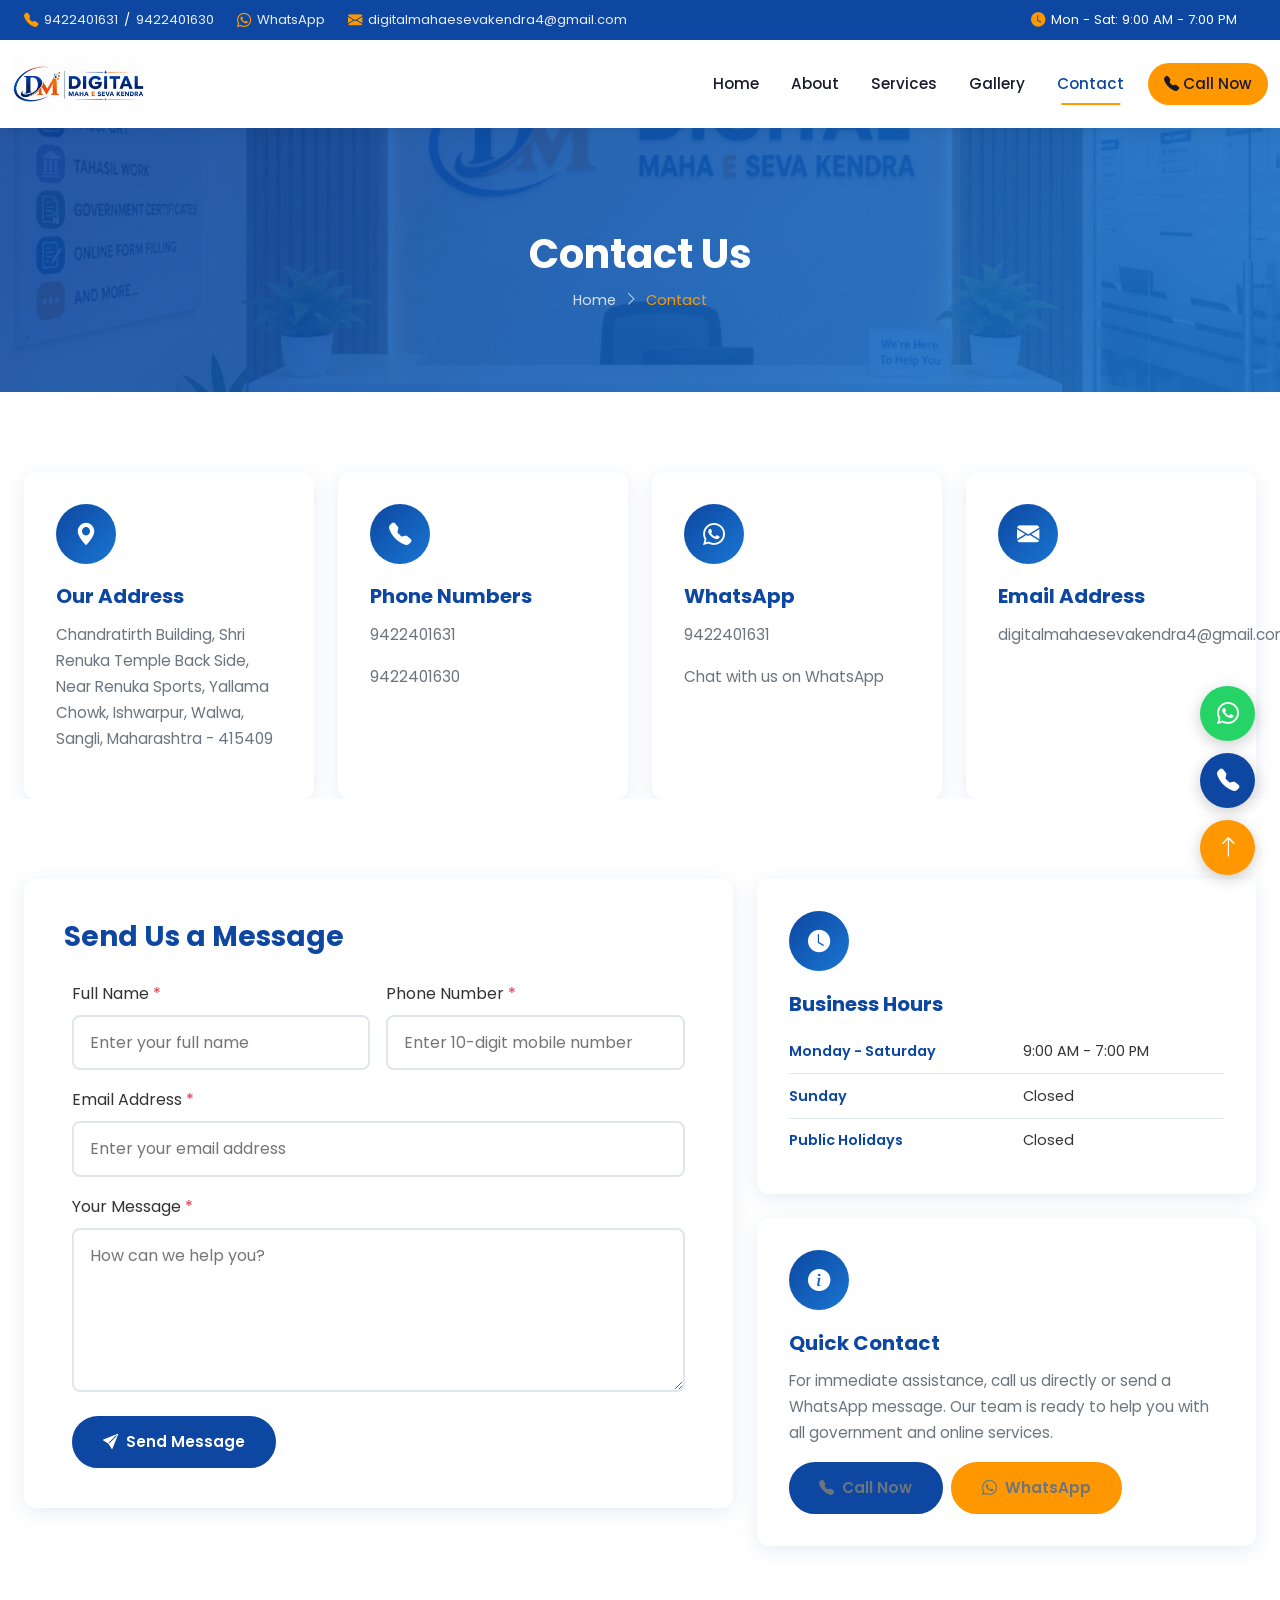
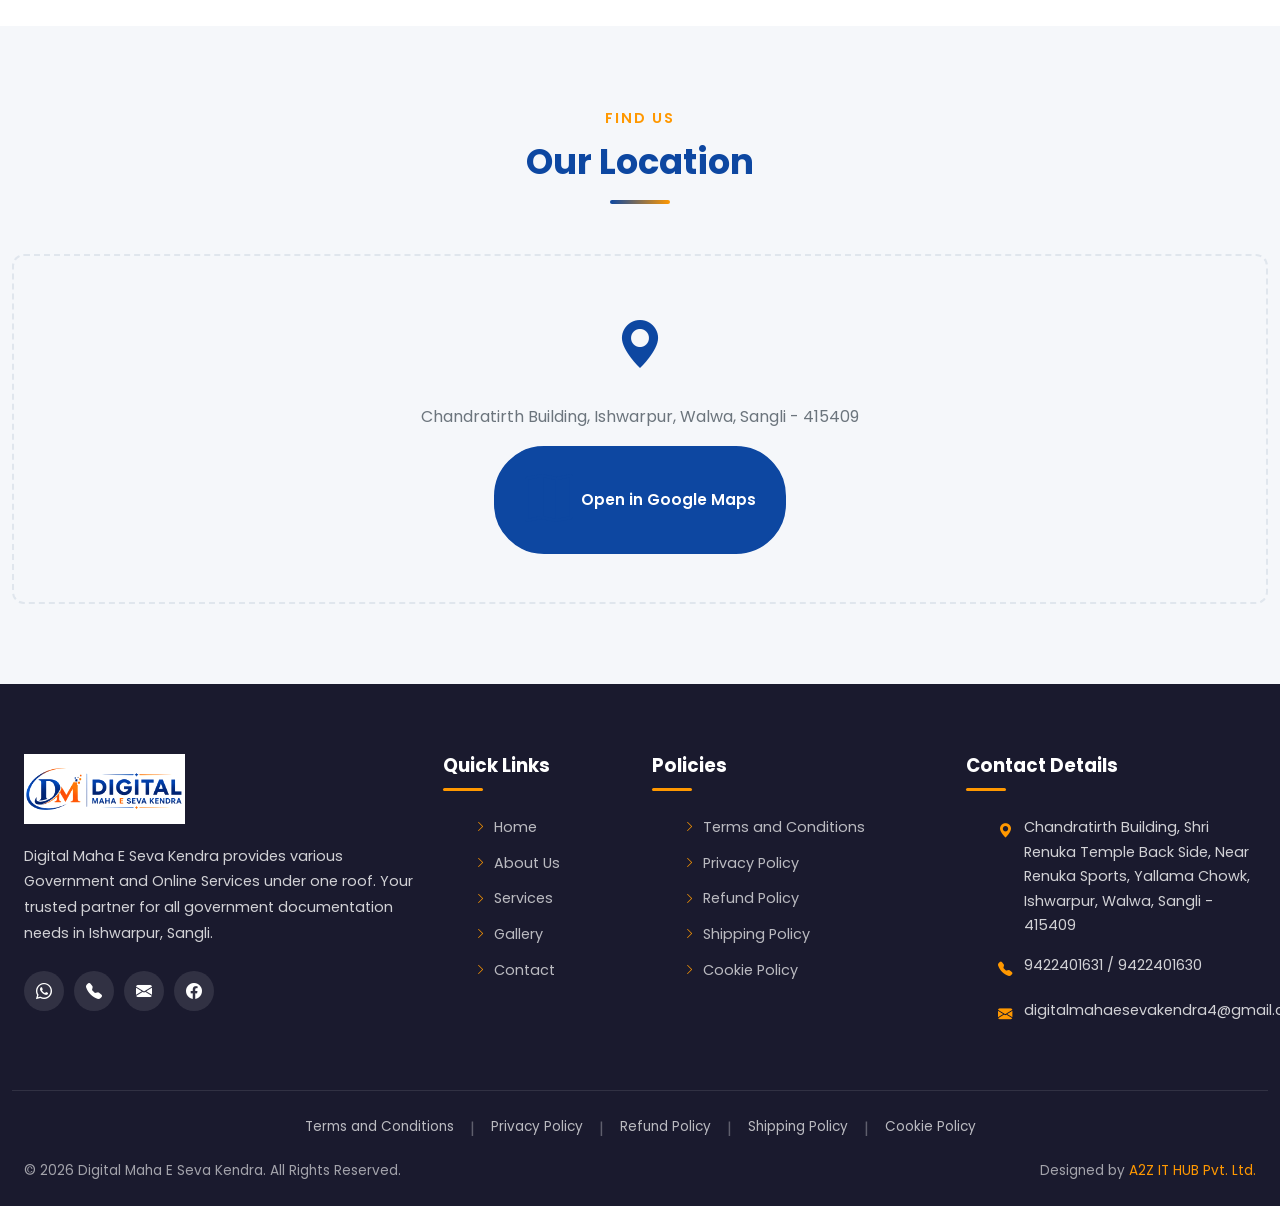
==== contact.html @ 893358b2 "Add files via upload" ====
﻿<!DOCTYPE html>
<html lang="en">
<head>
  <meta charset="UTF-8">
  <meta name="viewport" content="width=device-width, initial-scale=1.0">
  <meta http-equiv="X-UA-Compatible" content="IE=edge">

  <title>Contact Us | Digital Maha E Seva Kendra | Ishwarpur, Sangli</title>
  <meta name="description" content="Contact Digital Maha E Seva Kendra in Ishwarpur, Sangli. Call 9422401631, WhatsApp, or visit our office for all government and online services.">
  <meta name="keywords" content="Contact Digital Maha E Seva Kendra, Ishwarpur, Sangli, Government Services, Phone Number">
  <meta name="robots" content="index, follow">
  <link rel="canonical" href="contact.html">

  <meta property="og:title" content="Contact Us | Digital Maha E Seva Kendra">
  <meta property="og:description" content="Get in touch with us for all government and online services.">
  <meta property="og:type" content="website">
  <meta property="og:image" content="images/logo.png">

  <link rel="icon" type="image/png" href="images/favicon.png">
  <link rel="preconnect" href="https://fonts.googleapis.com">
  <link rel="preconnect" href="https://fonts.gstatic.com" crossorigin>
  <link href="https://fonts.googleapis.com/css2?family=Poppins:wght@300;400;500;600;700&display=swap" rel="stylesheet">
  <link href="https://cdn.jsdelivr.net/npm/bootstrap@5.3.3/dist/css/bootstrap.min.css" rel="stylesheet">
  <link href="https://cdn.jsdelivr.net/npm/bootstrap-icons@1.11.3/font/bootstrap-icons.min.css" rel="stylesheet">
  <link href="https://cdn.jsdelivr.net/npm/aos@2.3.4/dist/aos.css" rel="stylesheet">
  <link rel="stylesheet" href="css/style.css">
  <link rel="stylesheet" href="css/responsive.css">
</head>
<body>

  <div id="page-loader">
    <div class="loader-spinner"></div>
    <p class="loader-text">Loading...</p>
  </div>

  <!-- Top Bar -->
  <div class="top-bar">
    <div class="container">
      <div class="row align-items-center">
        <div class="col-lg-8">
          <span class="top-bar-item"><i class="bi bi-telephone-fill"></i> <a href="tel:9422401631">9422401631</a> / <a href="tel:9422401630">9422401630</a></span>
          <span class="top-bar-item"><i class="bi bi-whatsapp"></i> <a href="https://wa.me/919422401631" target="_blank" rel="noopener">WhatsApp</a></span>
          <span class="top-bar-item"><i class="bi bi-envelope-fill"></i> <a href="mailto:digitalmahaesevakendra4@gmail.com">digitalmahaesevakendra4@gmail.com</a></span>
        </div>
        <div class="col-lg-4 text-lg-end d-none d-lg-block">
          <span class="top-bar-item"><i class="bi bi-clock-fill"></i> Mon - Sat: 9:00 AM - 7:00 PM</span>
        </div>
      </div>
    </div>
  </div>

  <!-- Header -->
  <header class="main-header">
    <nav class="navbar navbar-expand-lg">
      <div class="container">
        <a class="navbar-brand" href="index.html"><img src="images/logo.png" alt="Digital Maha E Seva Kendra Logo"></a>
        <button class="navbar-toggler" type="button" data-bs-toggle="collapse" data-bs-target="#mainNav" aria-controls="mainNav" aria-expanded="false" aria-label="Toggle navigation">
          <span class="navbar-toggler-icon"></span>
        </button>
        <div class="collapse navbar-collapse" id="mainNav">
          <ul class="navbar-nav ms-auto align-items-lg-center">
            <li class="nav-item"><a class="nav-link" href="index.html">Home</a></li>
            <li class="nav-item"><a class="nav-link" href="about.html">About</a></li>
            <li class="nav-item"><a class="nav-link" href="services.html">Services</a></li>
            <li class="nav-item"><a class="nav-link" href="gallery.html">Gallery</a></li>
            <li class="nav-item"><a class="nav-link active" href="contact.html">Contact</a></li>
            <li class="nav-item"><a class="nav-link btn-nav-cta" href="tel:9422401631"><i class="bi bi-telephone-fill"></i> Call Now</a></li>
          </ul>
        </div>
      </div>
    </nav>
  </header>

  <!-- Page Banner -->
  <section class="page-banner">
    <div class="container text-center">
      <h1 data-aos="fade-up">Contact Us</h1>
      <nav class="breadcrumb-custom justify-content-center" data-aos="fade-up" data-aos-delay="100" aria-label="Breadcrumb">
        <a href="index.html">Home</a>
        <i class="bi bi-chevron-right"></i>
        <span class="active">Contact</span>
      </nav>
    </div>
  </section>

  <!-- Contact Info Cards -->
  <section class="section-padding pb-0">
    <div class="container">
      <div class="row g-4 contact-info-grid">
        <div class="col-md-6 col-lg-3" data-aos="fade-up" data-aos-delay="50">
          <div class="contact-info-card">
            <div class="icon-box"><i class="bi bi-geo-alt-fill"></i></div>
            <h5>Our Address</h5>
            <p>Chandratirth Building, Shri Renuka Temple Back Side, Near Renuka Sports, Yallama Chowk, Ishwarpur, Walwa, Sangli, Maharashtra - 415409</p>
          </div>
        </div>
        <div class="col-md-6 col-lg-3" data-aos="fade-up" data-aos-delay="100">
          <div class="contact-info-card">
            <div class="icon-box"><i class="bi bi-telephone-fill"></i></div>
            <h5>Phone Numbers</h5>
            <p><a href="tel:9422401631">9422401631</a></p>
            <p><a href="tel:9422401630">9422401630</a></p>
          </div>
        </div>
        <div class="col-md-6 col-lg-3" data-aos="fade-up" data-aos-delay="150">
          <div class="contact-info-card">
            <div class="icon-box"><i class="bi bi-whatsapp"></i></div>
            <h5>WhatsApp</h5>
            <p><a href="https://wa.me/919422401631" target="_blank" rel="noopener">9422401631</a></p>
            <p>Chat with us on WhatsApp</p>
          </div>
        </div>
        <div class="col-md-6 col-lg-3" data-aos="fade-up" data-aos-delay="200">
          <div class="contact-info-card">
            <div class="icon-box"><i class="bi bi-envelope-fill"></i></div>
            <h5>Email Address</h5>
            <p><a href="mailto:digitalmahaesevakendra4@gmail.com">digitalmahaesevakendra4@gmail.com</a></p>
          </div>
        </div>
      </div>
    </div>
  </section>

  <!-- Contact Form -->
  <section class="section-padding contact-form-section">
    <div class="container">
      <div class="row g-4 align-items-start">
        <!-- Contact Form -->
        <div class="col-lg-7">
          <div class="contact-form-wrapper" data-aos="fade-up">
            <h3>Send Us a Message</h3>
            <div id="formSuccess" class="alert alert-success d-none" role="alert">
              <i class="bi bi-check-circle-fill"></i> Thank you! Your message has been sent successfully. We will get back to you soon.
            </div>
            <form id="contactForm" novalidate>
              <div class="row g-3">
                <div class="col-md-6">
                  <label for="contactName" class="form-label">Full Name <span class="text-danger">*</span></label>
                  <input type="text" class="form-control-custom" id="contactName" name="name" placeholder="Enter your full name" required>
                  <div class="invalid-feedback">Please enter your full name (min 2 characters).</div>
                </div>
                <div class="col-md-6">
                  <label for="contactPhone" class="form-label">Phone Number <span class="text-danger">*</span></label>
                  <input type="tel" class="form-control-custom" id="contactPhone" name="phone" placeholder="Enter 10-digit mobile number" required>
                  <div class="invalid-feedback">Please enter a valid 10-digit Indian mobile number.</div>
                </div>
                <div class="col-12">
                  <label for="contactEmail" class="form-label">Email Address <span class="text-danger">*</span></label>
                  <input type="email" class="form-control-custom" id="contactEmail" name="email" placeholder="Enter your email address" required>
                  <div class="invalid-feedback">Please enter a valid email address.</div>
                </div>
                <div class="col-12">
                  <label for="contactMessage" class="form-label">Your Message <span class="text-danger">*</span></label>
                  <textarea class="form-control-custom" id="contactMessage" name="message" rows="5" placeholder="How can we help you?" required></textarea>
                  <div class="invalid-feedback">Please enter a message (min 10 characters).</div>
                </div>
                <div class="col-12">
                  <button type="submit" class="btn-primary-custom">
                    <i class="bi bi-send-fill"></i> Send Message
                  </button>
                </div>
              </div>
            </form>
          </div>
        </div>

        <!-- Business Hours & Info -->
        <div class="col-lg-5 contact-sidebar">
          <div class="contact-info-card mb-4" data-aos="fade-up" data-aos-delay="100">
            <div class="icon-box"><i class="bi bi-clock-fill"></i></div>
            <h5>Business Hours</h5>
            <table class="hours-table">
              <tr>
                <td>Monday - Saturday</td>
                <td>9:00 AM - 7:00 PM</td>
              </tr>
              <tr>
                <td>Sunday</td>
                <td>Closed</td>
              </tr>
              <tr>
                <td>Public Holidays</td>
                <td>Closed</td>
              </tr>
            </table>
          </div>
          <div class="contact-info-card" data-aos="fade-up" data-aos-delay="150">
            <div class="icon-box"><i class="bi bi-info-circle-fill"></i></div>
            <h5>Quick Contact</h5>
            <p>For immediate assistance, call us directly or send a WhatsApp message. Our team is ready to help you with all government and online services.</p>
            <div class="d-flex flex-wrap gap-2 mt-3">
              <a href="tel:9422401631" class="btn-primary-custom">
                <i class="bi bi-telephone-fill"></i> Call Now
              </a>
              <a href="https://wa.me/919422401631" target="_blank" rel="noopener" class="btn-accent-custom">
                <i class="bi bi-whatsapp"></i> WhatsApp
              </a>
            </div>
          </div>
        </div>
      </div>
    </div>
  </section>

  <!-- Google Map Placeholder -->
  <section class="section-padding section-bg-light contact-map-section">
    <div class="container">
      <div class="section-title" data-aos="fade-up">
        <span class="subtitle">Find Us</span>
        <h2>Our Location</h2>
        <div class="divider"></div>
      </div>
      <div class="map-placeholder" data-aos="fade-up">
        <i class="bi bi-geo-alt-fill"></i>
        <p>Chandratirth Building, Ishwarpur, Walwa, Sangli - 415409</p>
        <!-- Replace href="#" with your actual Google Maps link -->
        <a
          href="https://www.google.com/maps/search/?api=1&query=Chandratirth+Building,+Shri+Renuka+Temple+Back+Side,+Near+Renuka+Sports,+Yallama+Chowk,+Ishwarpur,+Walwa,+Sangli,+Maharashtra+415409"
          class="btn-primary-custom"
          target="_blank"
          rel="noopener"
        >
          <i class="bi bi-map"></i> Open in Google Maps
        </a>
      </div>
    </div>
  </section>

  <!-- Footer -->
  <footer class="main-footer">
    <div class="container">
      <div class="row g-4">
        <div class="col-lg-4 col-md-6 footer-about">
          <img src="images/logo.png" alt="Digital Maha E Seva Kendra">
          <p>Digital Maha E Seva Kendra provides various Government and Online Services under one roof. Your trusted partner for all government documentation needs in Ishwarpur, Sangli.</p>
          <div class="footer-social">
            <a href="https://wa.me/919422401631" target="_blank" rel="noopener" aria-label="WhatsApp"><i class="bi bi-whatsapp"></i></a>
            <a href="tel:9422401631" aria-label="Call"><i class="bi bi-telephone-fill"></i></a>
            <a href="mailto:digitalmahaesevakendra4@gmail.com" aria-label="Email"><i class="bi bi-envelope-fill"></i></a>
            <a href="#" aria-label="Facebook"><i class="bi bi-facebook"></i></a>
          </div>
        </div>
        <div class="col-lg-2 col-md-6 footer-widget">
          <h5 class="footer-title">Quick Links</h5>
          <ul class="footer-links">
            <li><a href="index.html"><i class="bi bi-chevron-right"></i> Home</a></li>
            <li><a href="about.html"><i class="bi bi-chevron-right"></i> About Us</a></li>
            <li><a href="services.html"><i class="bi bi-chevron-right"></i> Services</a></li>
            <li><a href="gallery.html"><i class="bi bi-chevron-right"></i> Gallery</a></li>
            <li><a href="contact.html"><i class="bi bi-chevron-right"></i> Contact</a></li>
          </ul>
        </div>
        <div class="col-lg-3 col-md-6 footer-widget">
          <h5 class="footer-title">Policies</h5>
          <ul class="footer-links">
            <li><a href="terms-and-conditions.html"><i class="bi bi-chevron-right"></i> Terms and Conditions</a></li>
            <li><a href="privacy-policy.html"><i class="bi bi-chevron-right"></i> Privacy Policy</a></li>
            <li><a href="refund-policy.html"><i class="bi bi-chevron-right"></i> Refund Policy</a></li>
            <li><a href="shipping-policy.html"><i class="bi bi-chevron-right"></i> Shipping Policy</a></li>
            <li><a href="cookie-policy.html"><i class="bi bi-chevron-right"></i> Cookie Policy</a></li>
          </ul>
        </div>
        <div class="col-lg-3 col-md-6 footer-widget">
          <h5 class="footer-title">Contact Details</h5>
          <ul class="footer-contact">
            <li><i class="bi bi-geo-alt-fill"></i><span>Chandratirth Building, Shri Renuka Temple Back Side, Near Renuka Sports, Yallama Chowk, Ishwarpur, Walwa, Sangli - 415409</span></li>
            <li><i class="bi bi-telephone-fill"></i><span><a href="tel:9422401631">9422401631</a> / <a href="tel:9422401630">9422401630</a></span></li>
            <li><i class="bi bi-envelope-fill"></i><span><a href="mailto:digitalmahaesevakendra4@gmail.com">digitalmahaesevakendra4@gmail.com</a></span></li>
          </ul>
        </div>
      </div>
      <div class="footer-bottom">
        
        <div class="footer-policies">
          <a href="terms-and-conditions.html">Terms and Conditions</a>
          <span class="sep">|</span>
          <a href="privacy-policy.html">Privacy Policy</a>
          <span class="sep">|</span>
          <a href="refund-policy.html">Refund Policy</a>
          <span class="sep">|</span>
          <a href="shipping-policy.html">Shipping Policy</a>
          <span class="sep">|</span>
          <a href="cookie-policy.html">Cookie Policy</a>
        </div>
        <div class="row align-items-center">
          <div class="col-md-6 text-center text-md-start"><p>&copy; 2026 Digital Maha E Seva Kendra. All Rights Reserved.</p></div>
          <div class="col-md-6 text-center text-md-end"><p>Designed by <a href="#" target="_blank" rel="noopener">A2Z IT HUB Pvt. Ltd.</a></p></div>
        </div>
      </div>
    </div>
  </footer>

  <div class="floating-buttons">
    <a href="https://wa.me/919422401631" class="floating-btn whatsapp" target="_blank" rel="noopener" aria-label="WhatsApp"><i class="bi bi-whatsapp"></i></a>
    <a href="tel:9422401631" class="floating-btn call" aria-label="Call"><i class="bi bi-telephone-fill"></i></a>
    <button class="floating-btn scroll-top" id="scrollToTop" aria-label="Scroll to top"><i class="bi bi-arrow-up"></i></button>
  </div>

  <script src="https://cdn.jsdelivr.net/npm/bootstrap@5.3.3/dist/js/bootstrap.bundle.min.js"></script>
  <script src="https://cdn.jsdelivr.net/npm/aos@2.3.4/dist/aos.js"></script>
  <script src="js/script.js"></script>
</body>
</html>
---- css/style.css ----
/* ============================================================
   Digital Maha E Seva Kendra - Main Stylesheet
   ============================================================ */

/* ---------- CSS Variables ---------- */
:root {
  --primary: #0D47A1;
  --primary-dark: #0a3a85;
  --secondary: #1976D2;
  --accent: #FF9800;
  --accent-dark: #e68900;
  --white: #ffffff;
  --light-gray: #f5f7fa;
  --gray: #6c757d;
  --dark: #1a1a2e;
  --text: #333333;
  --border: #e0e6ed;
  --shadow: 0 4px 20px rgba(13, 71, 161, 0.1);
  --shadow-hover: 0 8px 30px rgba(13, 71, 161, 0.18);
  --radius: 12px;
  --radius-sm: 8px;
  --transition: all 0.3s ease;
  --font-primary: 'Poppins', sans-serif;
  --topbar-height: 42px;
  --navbar-height: 80px;
}

/* ---------- Reset & Base ---------- */
*,
*::before,
*::after {
  box-sizing: border-box;
  margin: 0;
  padding: 0;
}

html {
  scroll-behavior: smooth;
  scroll-padding-top: calc(var(--topbar-height) + var(--navbar-height));
}

body {
  font-family: var(--font-primary);
  font-size: 16px;
  line-height: 1.7;
  color: var(--text);
  background-color: var(--white);
  overflow-x: hidden;
  width: 100%;
  max-width: 100vw;
}

.container,
.container-fluid {
  max-width: 100%;
}

img {
  max-width: 100%;
  height: auto;
  display: block;
}

a {
  text-decoration: none;
  color: inherit;
  transition: var(--transition);
}

ul {
  list-style: none;
}

h1, h2, h3, h4, h5, h6 {
  font-weight: 700;
  line-height: 1.3;
  color: var(--dark);
}

p {
  margin-bottom: 1rem;
}

/* ---------- Loading Screen ---------- */
#page-loader {
  position: fixed;
  inset: 0;
  background: var(--white);
  z-index: 99999;
  display: flex;
  align-items: center;
  justify-content: center;
  flex-direction: column;
  gap: 1.5rem;
  transition: opacity 0.5s ease, visibility 0.5s ease;
}

#page-loader.hidden {
  opacity: 0;
  visibility: hidden;
  pointer-events: none;
}

.loader-spinner {
  width: 50px;
  height: 50px;
  border: 4px solid var(--light-gray);
  border-top-color: var(--primary);
  border-radius: 50%;
  animation: spin 0.8s linear infinite;
}

.loader-text {
  font-size: 0.9rem;
  color: var(--primary);
  font-weight: 500;
  letter-spacing: 1px;
}

@keyframes spin {
  to { transform: rotate(360deg); }
}

/* ---------- Top Bar ---------- */
.top-bar {
  background: var(--primary);
  color: var(--white);
  font-size: 0.82rem;
  padding: 8px 0;
  position: relative;
  z-index: 1031;
}

.top-bar a {
  color: rgba(255, 255, 255, 0.9);
}

.top-bar a:hover {
  color: var(--accent);
}

.top-bar-item {
  display: inline-flex;
  align-items: center;
  gap: 6px;
  margin-right: 1.2rem;
  flex-wrap: wrap;
}

.top-bar-item i {
  color: var(--accent);
  font-size: 0.9rem;
}

/* ---------- Sticky Header / Navbar ---------- */
.main-header {
  position: sticky;
  top: 0;
  z-index: 1030;
  background: var(--white);
  box-shadow: 0 2px 15px rgba(0, 0, 0, 0.08);
  transition: var(--transition);
}

.main-header.scrolled {
  box-shadow: 0 4px 25px rgba(13, 71, 161, 0.15);
}

.navbar {
  padding: 0.6rem 0;
}

.navbar-brand img {
  height: 58px;
  width: auto;
  object-fit: contain;
}

.navbar-nav .nav-link {
  font-weight: 500;
  font-size: 0.95rem;
  color: var(--dark) !important;
  padding: 0.5rem 1rem !important;
  position: relative;
}

.navbar-nav .nav-link::after {
  content: '';
  position: absolute;
  bottom: 0;
  left: 50%;
  width: 0;
  height: 2px;
  background: var(--accent);
  transition: var(--transition);
  transform: translateX(-50%);
}

.navbar-nav .nav-link:hover::after,
.navbar-nav .nav-link.active::after {
  width: 60%;
}

.navbar-nav .nav-link:hover,
.navbar-nav .nav-link.active {
  color: var(--primary) !important;
}

.navbar-toggler {
  border: none;
  padding: 0.4rem;
}

.navbar-toggler:focus {
  box-shadow: none;
}

.navbar-toggler-icon {
  background-image: url("data:image/svg+xml,%3csvg xmlns='http://www.w3.org/2000/svg' viewBox='0 0 30 30'%3e%3cpath stroke='%230D47A1' stroke-linecap='round' stroke-miterlimit='10' stroke-width='2' d='M4 7h22M4 15h22M4 23h22'/%3e%3c/svg%3e");
}

.btn-nav-cta {
  background: var(--accent);
  color: var(--white) !important;
  border-radius: 50px;
  padding: 0.5rem 1.4rem !important;
  font-weight: 600;
  margin-left: 0.5rem;
}

.btn-nav-cta:hover {
  background: var(--accent-dark);
  color: var(--white) !important;
  transform: translateY(-2px);
}

.btn-nav-cta::after {
  display: none !important;
}

/* ---------- Buttons ---------- */
.btn-primary-custom {
  background: var(--primary);
  color: var(--white);
  border: 2px solid var(--primary);
  padding: 0.7rem 1.8rem;
  border-radius: 50px;
  font-weight: 600;
  font-size: 0.95rem;
  display: inline-flex;
  align-items: center;
  gap: 8px;
  transition: var(--transition);
}

.btn-primary-custom:hover {
  background: var(--primary-dark);
  border-color: var(--primary-dark);
  color: var(--white);
  transform: translateY(-2px);
  box-shadow: var(--shadow-hover);
}

.btn-accent-custom {
  background: var(--accent);
  color: var(--white);
  border: 2px solid var(--accent);
  padding: 0.7rem 1.8rem;
  border-radius: 50px;
  font-weight: 600;
  font-size: 0.95rem;
  display: inline-flex;
  align-items: center;
  gap: 8px;
  transition: var(--transition);
}

.btn-accent-custom:hover {
  background: var(--accent-dark);
  border-color: var(--accent-dark);
  color: var(--white);
  transform: translateY(-2px);
  box-shadow: 0 8px 25px rgba(255, 152, 0, 0.35);
}

.btn-outline-custom {
  background: transparent;
  color: var(--white);
  border: 2px solid var(--white);
  padding: 0.7rem 1.8rem;
  border-radius: 50px;
  font-weight: 600;
  font-size: 0.95rem;
  display: inline-flex;
  align-items: center;
  gap: 8px;
  transition: var(--transition);
}

.btn-outline-custom:hover {
  background: var(--white);
  color: var(--primary);
  transform: translateY(-2px);
}

.btn-outline-primary-custom {
  background: transparent;
  color: var(--primary);
  border: 2px solid var(--primary);
  padding: 0.7rem 1.8rem;
  border-radius: 50px;
  font-weight: 600;
  font-size: 0.95rem;
  display: inline-flex;
  align-items: center;
  gap: 8px;
  transition: var(--transition);
}

.btn-outline-primary-custom:hover {
  background: var(--primary);
  color: var(--white);
  transform: translateY(-2px);
}

section {
  overflow: hidden;
  position: relative;
}

.row {
  margin-left: 0;
  margin-right: 0;
}

.row > [class*="col-"] {
  min-width: 0;
}

/* ---------- Section Utilities ---------- */
.section-padding {
  padding: 80px 0;
}

.section-bg-light {
  background-color: var(--light-gray);
}

.section-title {
  text-align: center;
  margin-bottom: 50px;
}

.section-title .subtitle {
  color: var(--accent);
  font-weight: 600;
  font-size: 0.9rem;
  text-transform: uppercase;
  letter-spacing: 2px;
  display: block;
  margin-bottom: 0.5rem;
}

.section-title h2 {
  font-size: 2.2rem;
  color: var(--primary);
  margin-bottom: 1rem;
}

.section-title .divider {
  width: 60px;
  height: 4px;
  background: linear-gradient(90deg, var(--primary), var(--accent));
  margin: 0 auto;
  border-radius: 2px;
}

.section-title p {
  max-width: 600px;
  margin: 1rem auto 0;
  color: var(--gray);
}

/* ---------- Page Banner ---------- */
.page-banner {
  background: linear-gradient(135deg, var(--primary) 0%, var(--secondary) 100%);
  padding: 100px 0 80px;
  position: relative;
  overflow: hidden;
}

.page-banner::before {
  content: '';
  position: absolute;
  inset: 0;
  background: url('../images/hero.jpg') center/cover no-repeat;
  opacity: 0.12;
}

.page-banner .container {
  position: relative;
  z-index: 1;
}

.page-banner h1 {
  color: var(--white);
  font-size: 2.5rem;
  margin-bottom: 0.5rem;
}

.breadcrumb-custom {
  display: flex;
  align-items: center;
  gap: 8px;
  color: rgba(255, 255, 255, 0.8);
  font-size: 0.9rem;
}

.breadcrumb-custom a {
  color: rgba(255, 255, 255, 0.8);
}

.breadcrumb-custom a:hover {
  color: var(--accent);
}

.breadcrumb-custom .active {
  color: var(--accent);
}

/* ---------- Hero Section ---------- */
.hero-section {
  position: relative;
  min-height: 90vh;
  display: flex;
  align-items: center;
  background: linear-gradient(135deg, rgba(13, 71, 161, 0.92) 0%, rgba(25, 118, 210, 0.85) 100%),
              url('../images/hero.jpg') center/cover no-repeat;
  overflow: hidden;
}

.hero-section::before {
  content: '';
  position: absolute;
  bottom: 0;
  left: 0;
  right: 0;
  height: 120px;
  background: linear-gradient(to top, var(--white), transparent);
  z-index: 1;
}

.hero-content {
  position: relative;
  z-index: 2;
  color: var(--white);
  padding: 120px 0 80px;
}

.hero-badge {
  display: inline-block;
  background: rgba(255, 152, 0, 0.2);
  border: 1px solid var(--accent);
  color: var(--accent);
  padding: 0.4rem 1.2rem;
  border-radius: 50px;
  font-size: 0.85rem;
  font-weight: 600;
  margin-bottom: 1.5rem;
  letter-spacing: 1px;
}

.hero-content h1 {
  font-size: 3.2rem;
  color: var(--white);
  margin-bottom: 1rem;
  line-height: 1.2;
}

.hero-content .hero-tagline {
  font-size: 1.25rem;
  opacity: 0.95;
  margin-bottom: 2rem;
  font-weight: 300;
}

.hero-buttons {
  display: flex;
  flex-wrap: wrap;
  gap: 1rem;
}

.hero-stats {
  display: flex;
  gap: 2.5rem;
  margin-top: 3rem;
  padding-top: 2rem;
  border-top: 1px solid rgba(255, 255, 255, 0.2);
}

.hero-stat-item h3 {
  color: var(--accent);
  font-size: 2rem;
  margin-bottom: 0.2rem;
}

.hero-stat-item p {
  font-size: 0.85rem;
  opacity: 0.85;
  margin: 0;
}

/* ---------- Quick Features ---------- */
.features-bar {
  background: var(--white);
  margin-top: -60px;
  position: relative;
  z-index: 10;
  border-radius: var(--radius);
  box-shadow: var(--shadow-hover);
  padding: 2rem;
}

.feature-item {
  text-align: center;
  padding: 1rem;
  transition: var(--transition);
}

.feature-item:hover {
  transform: translateY(-5px);
}

.feature-icon {
  width: 65px;
  height: 65px;
  background: linear-gradient(135deg, var(--primary), var(--secondary));
  border-radius: 50%;
  display: flex;
  align-items: center;
  justify-content: center;
  margin: 0 auto 1rem;
  transition: var(--transition);
}

.feature-item:hover .feature-icon {
  background: linear-gradient(135deg, var(--accent), var(--accent-dark));
  transform: scale(1.1);
}

.feature-icon i {
  font-size: 1.5rem;
  color: var(--white);
}

.feature-item h5 {
  font-size: 1rem;
  margin-bottom: 0.3rem;
  color: var(--primary);
}

.feature-item p {
  font-size: 0.85rem;
  color: var(--gray);
  margin: 0;
}

/* ---------- About Preview ---------- */
.about-preview-img {
  border-radius: var(--radius);
  overflow: hidden;
  box-shadow: var(--shadow-hover);
  position: relative;
}

.about-preview-img img {
  width: 100%;
  height: 420px;
  object-fit: cover;
  transition: var(--transition);
}

.about-preview-img:hover img {
  transform: scale(1.05);
}

.about-preview-img .experience-badge {
  position: absolute;
  bottom: 20px;
  right: 20px;
  background: var(--accent);
  color: var(--white);
  padding: 1.5rem;
  border-radius: var(--radius);
  text-align: center;
  box-shadow: var(--shadow-hover);
  z-index: 2;
}

.about-preview-img .experience-badge h3 {
  color: var(--white);
  font-size: 2.5rem;
  line-height: 1;
}

.about-preview-img .experience-badge span {
  font-size: 0.8rem;
  font-weight: 500;
}

.about-content .subtitle {
  color: var(--accent);
  font-weight: 600;
  text-transform: uppercase;
  letter-spacing: 2px;
  font-size: 0.85rem;
}

.about-content h2 {
  font-size: 2rem;
  color: var(--primary);
  margin: 0.5rem 0 1.5rem;
}

.about-list {
  margin: 1.5rem 0;
}

.about-list li {
  display: flex;
  align-items: flex-start;
  gap: 12px;
  margin-bottom: 0.8rem;
  font-size: 0.95rem;
}

.about-list li i {
  color: var(--accent);
  font-size: 1.1rem;
  margin-top: 3px;
  flex-shrink: 0;
}

/* ---------- Service Cards ---------- */
.service-card {
  background: var(--white);
  border-radius: var(--radius);
  padding: 2rem 1.5rem;
  text-align: center;
  box-shadow: var(--shadow);
  transition: var(--transition);
  height: 100%;
  border: 1px solid transparent;
  position: relative;
  overflow: hidden;
}

.service-card::before {
  content: '';
  position: absolute;
  top: 0;
  left: 0;
  right: 0;
  height: 4px;
  background: linear-gradient(90deg, var(--primary), var(--accent));
  transform: scaleX(0);
  transition: var(--transition);
}

.service-card:hover {
  transform: translateY(-8px);
  box-shadow: var(--shadow-hover);
  border-color: rgba(13, 71, 161, 0.1);
}

.service-card:hover::before {
  transform: scaleX(1);
}

.service-card-icon {
  width: 75px;
  height: 75px;
  background: linear-gradient(135deg, rgba(13, 71, 161, 0.1), rgba(25, 118, 210, 0.1));
  border-radius: 50%;
  display: flex;
  align-items: center;
  justify-content: center;
  margin: 0 auto 1.2rem;
  transition: var(--transition);
}

.service-card:hover .service-card-icon {
  background: linear-gradient(135deg, var(--primary), var(--secondary));
}

.service-card-icon i {
  font-size: 1.8rem;
  color: var(--primary);
  transition: var(--transition);
}

.service-card:hover .service-card-icon i {
  color: var(--white);
}

.service-card h4 {
  font-size: 1.05rem;
  margin-bottom: 0.8rem;
  color: var(--primary);
}

.service-card p {
  font-size: 0.88rem;
  color: var(--gray);
  margin-bottom: 0;
}

.service-card-detailed {
  text-align: left;
  padding: 2rem;
}

.service-card-detailed .service-card-icon {
  margin: 0 0 1.2rem;
}

.service-card-detailed .btn-link-custom {
  color: var(--accent);
  font-weight: 600;
  font-size: 0.9rem;
  display: inline-flex;
  align-items: center;
  gap: 5px;
  margin-top: 1rem;
}

.service-card-detailed .btn-link-custom:hover {
  color: var(--primary);
  gap: 10px;
}

.more-services-card {
  background: linear-gradient(135deg, var(--primary), var(--secondary));
  color: var(--white);
  display: flex;
  flex-direction: column;
  align-items: center;
  justify-content: center;
}

.more-services-card h4,
.more-services-card p {
  color: var(--white);
}

.more-services-card .service-card-icon {
  background: rgba(255, 255, 255, 0.15);
}

.more-services-card .service-card-icon i {
  color: var(--accent);
}

.more-services-card .btn-link-custom {
  color: var(--white);
}

.more-services-card .btn-link-custom:hover {
  color: var(--accent);
}

/* ---------- Why Choose Us ---------- */
.why-card {
  background: var(--white);
  border-radius: var(--radius);
  padding: 2rem;
  text-align: center;
  box-shadow: var(--shadow);
  transition: var(--transition);
  height: 100%;
}

.why-card:hover {
  transform: translateY(-5px);
  box-shadow: var(--shadow-hover);
}

.why-card .icon-wrap {
  width: 70px;
  height: 70px;
  background: var(--accent);
  border-radius: 50%;
  display: flex;
  align-items: center;
  justify-content: center;
  margin: 0 auto 1.2rem;
}

.why-card .icon-wrap i {
  font-size: 1.6rem;
  color: var(--white);
}

.why-card h5 {
  color: var(--primary);
  margin-bottom: 0.5rem;
}

.why-card p {
  font-size: 0.9rem;
  color: var(--gray);
  margin: 0;
}

/* ---------- Process Steps ---------- */
.process-section {
  background: linear-gradient(135deg, var(--primary) 0%, var(--secondary) 100%);
  position: relative;
  overflow: hidden;
}

.process-section .section-title h2,
.process-section .section-title p {
  color: var(--white);
}

.process-section .section-title .subtitle {
  color: var(--accent);
}

.process-section .divider {
  background: linear-gradient(90deg, var(--accent), var(--white));
}

.process-steps {
  display: flex;
  justify-content: space-between;
  align-items: flex-start;
  position: relative;
  flex-wrap: wrap;
  gap: 1rem;
}

.process-steps::before {
  content: '';
  position: absolute;
  top: 40px;
  left: 10%;
  right: 10%;
  height: 3px;
  background: rgba(255, 255, 255, 0.2);
  z-index: 0;
}

.process-step {
  flex: 1;
  min-width: 180px;
  text-align: center;
  position: relative;
  z-index: 1;
}

.process-step .step-number {
  width: 80px;
  height: 80px;
  background: var(--accent);
  border-radius: 50%;
  display: flex;
  align-items: center;
  justify-content: center;
  margin: 0 auto 1.2rem;
  font-size: 1.5rem;
  font-weight: 700;
  color: var(--white);
  border: 4px solid rgba(255, 255, 255, 0.3);
  transition: var(--transition);
}

.process-step:hover .step-number {
  transform: scale(1.1);
  background: var(--white);
  color: var(--primary);
}

.process-step h5 {
  color: var(--white);
  margin-bottom: 0.5rem;
}

.process-step p {
  color: rgba(255, 255, 255, 0.8);
  font-size: 0.88rem;
  margin: 0;
}

.process-arrow {
  display: flex;
  align-items: center;
  justify-content: center;
  color: var(--accent);
  font-size: 1.5rem;
  padding-top: 25px;
}

/* ---------- Testimonials ---------- */
.testimonial-card {
  background: var(--white);
  border-radius: var(--radius);
  padding: 2rem;
  box-shadow: var(--shadow);
  height: 100%;
  position: relative;
  transition: var(--transition);
}

.testimonial-card:hover {
  transform: translateY(-5px);
  box-shadow: var(--shadow-hover);
}

.testimonial-card .quote-icon {
  font-size: 2.5rem;
  color: var(--accent);
  opacity: 0.3;
  line-height: 1;
  margin-bottom: 1rem;
}

.testimonial-card .stars {
  color: var(--accent);
  margin-bottom: 1rem;
}

.testimonial-card p {
  font-style: italic;
  color: var(--gray);
  font-size: 0.95rem;
}

.testimonial-author {
  display: flex;
  align-items: center;
  gap: 12px;
  margin-top: 1.5rem;
  padding-top: 1rem;
  border-top: 1px solid var(--border);
}

.testimonial-author .avatar {
  width: 50px;
  height: 50px;
  background: linear-gradient(135deg, var(--primary), var(--secondary));
  border-radius: 50%;
  display: flex;
  align-items: center;
  justify-content: center;
  color: var(--white);
  font-weight: 700;
  font-size: 1.1rem;
}

.testimonial-author h6 {
  margin: 0;
  font-size: 0.95rem;
}

.testimonial-author span {
  font-size: 0.8rem;
  color: var(--gray);
}

/* ---------- CTA Section ---------- */
.cta-section {
  background: linear-gradient(135deg, var(--primary) 0%, var(--secondary) 100%);
  padding: 70px 0;
  position: relative;
  overflow: hidden;
}

.cta-section::before {
  content: '';
  position: absolute;
  top: -50%;
  right: -10%;
  width: 400px;
  height: 400px;
  background: rgba(255, 152, 0, 0.1);
  border-radius: 50%;
}

.cta-section h2 {
  color: var(--white);
  font-size: 2rem;
  margin-bottom: 0.5rem;
}

.cta-section p {
  color: rgba(255, 255, 255, 0.85);
  margin-bottom: 0;
}

.cta-buttons {
  display: flex;
  flex-wrap: wrap;
  gap: 1rem;
  justify-content: flex-end;
}

/* ---------- Statistics ---------- */
.stat-card {
  text-align: center;
  padding: 2rem 1rem;
}

.stat-card .stat-icon {
  width: 70px;
  height: 70px;
  background: rgba(13, 71, 161, 0.1);
  border-radius: 50%;
  display: flex;
  align-items: center;
  justify-content: center;
  margin: 0 auto 1rem;
}

.stat-card .stat-icon i {
  font-size: 1.8rem;
  color: var(--primary);
}

.stat-card h3 {
  font-size: 2.5rem;
  color: var(--accent);
  margin-bottom: 0.3rem;
}

.stat-card p {
  color: var(--gray);
  font-weight: 500;
  margin: 0;
}

/* ---------- Gallery ---------- */
.gallery-item {
  position: relative;
  border-radius: var(--radius);
  overflow: hidden;
  box-shadow: var(--shadow);
  cursor: pointer;
}

.gallery-item img {
  width: 100%;
  height: 280px;
  object-fit: cover;
  transition: transform 0.5s ease;
}

.gallery-item:hover img {
  transform: scale(1.1);
}

.gallery-overlay {
  position: absolute;
  inset: 0;
  background: linear-gradient(to top, rgba(13, 71, 161, 0.85), transparent);
  display: flex;
  flex-direction: column;
  justify-content: flex-end;
  padding: 1.5rem;
  opacity: 0;
  transition: var(--transition);
}

.gallery-item:hover .gallery-overlay {
  opacity: 1;
}

.gallery-overlay h5 {
  color: var(--white);
  margin-bottom: 0.3rem;
  transform: translateY(20px);
  transition: var(--transition);
}

.gallery-overlay span {
  color: var(--accent);
  font-size: 0.85rem;
  transform: translateY(20px);
  transition: var(--transition);
  transition-delay: 0.05s;
}

.gallery-item:hover .gallery-overlay h5,
.gallery-item:hover .gallery-overlay span {
  transform: translateY(0);
}

.gallery-overlay .zoom-icon {
  position: absolute;
  top: 50%;
  left: 50%;
  transform: translate(-50%, -50%) scale(0);
  width: 50px;
  height: 50px;
  background: var(--accent);
  border-radius: 50%;
  display: flex;
  align-items: center;
  justify-content: center;
  color: var(--white);
  font-size: 1.2rem;
  transition: var(--transition);
}

.gallery-item:hover .zoom-icon {
  transform: translate(-50%, -50%) scale(1);
}

.gallery-filter {
  display: flex;
  justify-content: center;
  flex-wrap: wrap;
  gap: 0.8rem;
  margin-bottom: 2.5rem;
}

.gallery-filter button {
  background: var(--white);
  border: 2px solid var(--border);
  color: var(--text);
  padding: 0.5rem 1.5rem;
  border-radius: 50px;
  font-weight: 500;
  font-size: 0.9rem;
  cursor: pointer;
  transition: var(--transition);
}

.gallery-filter button:hover,
.gallery-filter button.active {
  background: var(--primary);
  border-color: var(--primary);
  color: var(--white);
}

/* ---------- Contact Page ---------- */
.contact-form-section {
  position: relative;
  z-index: 1;
  overflow: hidden;
}

.contact-map-section {
  position: relative;
  z-index: 2;
  clear: both;
}

.contact-sidebar .contact-info-card {
  height: auto;
}

.contact-info-card {
  background: var(--white);
  border-radius: var(--radius);
  padding: 2rem;
  box-shadow: var(--shadow);
  height: 100%;
  transition: var(--transition);
}

.contact-info-grid .contact-info-card:hover {
  transform: translateY(-5px);
  box-shadow: var(--shadow-hover);
}

.contact-info-card .icon-box {
  width: 60px;
  height: 60px;
  background: linear-gradient(135deg, var(--primary), var(--secondary));
  border-radius: 50%;
  display: flex;
  align-items: center;
  justify-content: center;
  margin-bottom: 1.2rem;
}

.contact-info-card .icon-box i {
  font-size: 1.4rem;
  color: var(--white);
}

.contact-info-card h5 {
  color: var(--primary);
  margin-bottom: 0.8rem;
}

.contact-info-card p,
.contact-info-card a {
  color: var(--gray);
  font-size: 0.95rem;
}

.contact-info-card a:hover {
  color: var(--accent);
}

.contact-form-wrapper {
  background: var(--white);
  border-radius: var(--radius);
  padding: 2.5rem;
  box-shadow: var(--shadow);
}

.contact-form-wrapper h3 {
  color: var(--primary);
  margin-bottom: 1.5rem;
}

.form-control-custom {
  border: 2px solid var(--border);
  border-radius: var(--radius-sm);
  padding: 0.75rem 1rem;
  font-size: 16px;
  transition: var(--transition);
  width: 100%;
  max-width: 100%;
}

.form-control-custom:focus {
  border-color: var(--primary);
  box-shadow: 0 0 0 3px rgba(13, 71, 161, 0.1);
  outline: none;
}

.form-control-custom.is-invalid {
  border-color: #dc3545;
}

.invalid-feedback {
  color: #dc3545;
  font-size: 0.82rem;
  margin-top: 0.3rem;
  display: none;
}

.form-control-custom.is-invalid + .invalid-feedback {
  display: block;
}

.map-placeholder {
  background: var(--light-gray);
  border-radius: var(--radius);
  height: 350px;
  display: flex;
  align-items: center;
  justify-content: center;
  flex-direction: column;
  gap: 1rem;
  border: 2px dashed var(--border);
  overflow: hidden;
}

.map-placeholder i {
  font-size: 3rem;
  color: var(--primary);
}

.map-placeholder p {
  color: var(--gray);
  margin: 0;
}

/* ---------- Mission / Vision Cards ---------- */
.mv-card {
  background: var(--white);
  border-radius: var(--radius);
  padding: 2.5rem;
  box-shadow: var(--shadow);
  height: 100%;
  border-left: 4px solid var(--accent);
  transition: var(--transition);
}

.mv-card:hover {
  transform: translateY(-5px);
  box-shadow: var(--shadow-hover);
}

.mv-card .icon {
  width: 60px;
  height: 60px;
  background: rgba(13, 71, 161, 0.1);
  border-radius: 50%;
  display: flex;
  align-items: center;
  justify-content: center;
  margin-bottom: 1.2rem;
}

.mv-card .icon i {
  font-size: 1.5rem;
  color: var(--primary);
}

.mv-card h4 {
  color: var(--primary);
  margin-bottom: 1rem;
}

/* ---------- Footer ---------- */
.main-footer {
  background: var(--dark);
  color: rgba(255, 255, 255, 0.8);
  padding-top: 70px;
}

.footer-about img {
  height: 70px;
  margin-bottom: 1.2rem;
  filter: brightness(1.1);
}

.footer-about p {
  font-size: 0.9rem;
  line-height: 1.8;
}

.footer-title {
  color: var(--white);
  font-size: 1.15rem;
  margin-bottom: 1.5rem;
  position: relative;
  padding-bottom: 0.8rem;
}

.footer-title::after {
  content: '';
  position: absolute;
  bottom: 0;
  left: 0;
  width: 40px;
  height: 3px;
  background: var(--accent);
  border-radius: 2px;
}

.footer-links li {
  margin-bottom: 0.7rem;
}

.footer-links a {
  color: rgba(255, 255, 255, 0.7);
  font-size: 0.9rem;
  display: flex;
  align-items: center;
  gap: 8px;
}

.footer-links a:hover {
  color: var(--accent);
  padding-left: 5px;
}

.footer-links a i {
  font-size: 0.7rem;
  color: var(--accent);
}

.footer-contact li {
  display: flex;
  align-items: flex-start;
  gap: 12px;
  margin-bottom: 1rem;
  font-size: 0.9rem;
}

.footer-contact li i {
  color: var(--accent);
  margin-top: 4px;
  flex-shrink: 0;
}

.footer-social {
  display: flex;
  gap: 10px;
  margin-top: 1.5rem;
}

.footer-social a {
  width: 40px;
  height: 40px;
  background: rgba(255, 255, 255, 0.1);
  border-radius: 50%;
  display: flex;
  align-items: center;
  justify-content: center;
  color: var(--white);
  transition: var(--transition);
}

.footer-social a:hover {
  background: var(--accent);
  transform: translateY(-3px);
}

.footer-bottom {
  border-top: 1px solid rgba(255, 255, 255, 0.1);
  padding: 1.5rem 0;
  margin-top: 3rem;
}

.footer-bottom p {
  margin: 0;
  font-size: 0.85rem;
  color: rgba(255, 255, 255, 0.6);
}

.footer-bottom a {
  color: var(--accent);
}

.footer-bottom a:hover {
  color: var(--white);
}

/* ---------- Floating Buttons ---------- */
.floating-buttons {
  position: fixed;
  bottom: 25px;
  right: 25px;
  z-index: 1020;
  display: flex;
  flex-direction: column;
  gap: 12px;
}

.floating-btn {
  width: 55px;
  height: 55px;
  border-radius: 50%;
  display: flex;
  align-items: center;
  justify-content: center;
  color: var(--white);
  font-size: 1.4rem;
  box-shadow: 0 4px 15px rgba(0, 0, 0, 0.2);
  transition: var(--transition);
  border: none;
  cursor: pointer;
}

.floating-btn:hover {
  transform: scale(1.1);
  color: var(--white);
}

.floating-btn.whatsapp {
  background: #25D366;
}

.floating-btn.call {
  background: var(--primary);
}

.floating-btn.scroll-top {
  background: var(--accent);
  opacity: 0;
  visibility: hidden;
  transform: translateY(20px);
}

.floating-btn.scroll-top.visible {
  opacity: 1;
  visibility: visible;
  transform: translateY(0);
}

/* ---------- Lightbox ---------- */
.lightbox-overlay {
  position: fixed;
  inset: 0;
  background: rgba(0, 0, 0, 0.92);
  z-index: 9999;
  display: flex;
  align-items: center;
  justify-content: center;
  opacity: 0;
  visibility: hidden;
  transition: var(--transition);
  padding: 2rem;
}

.lightbox-overlay.active {
  opacity: 1;
  visibility: visible;
}

.lightbox-content {
  max-width: 90%;
  max-height: 90vh;
  position: relative;
}

.lightbox-content img {
  max-height: 85vh;
  border-radius: var(--radius-sm);
  margin: 0 auto;
}

.lightbox-close {
  position: absolute;
  top: -40px;
  right: 0;
  background: none;
  border: none;
  color: var(--white);
  font-size: 2rem;
  cursor: pointer;
  transition: var(--transition);
}

.lightbox-close:hover {
  color: var(--accent);
  transform: rotate(90deg);
}

.lightbox-caption {
  text-align: center;
  color: var(--white);
  margin-top: 1rem;
  font-size: 0.95rem;
}

/* ---------- Office Images ---------- */
.office-img-card {
  border-radius: var(--radius);
  overflow: hidden;
  box-shadow: var(--shadow);
  position: relative;
}

.office-img-card img {
  width: 100%;
  height: 300px;
  object-fit: cover;
  transition: var(--transition);
}

.office-img-card:hover img {
  transform: scale(1.05);
}

/* ---------- Business Hours Table ---------- */
.hours-table {
  width: 100%;
}

.hours-table tr td {
  padding: 0.6rem 0;
  border-bottom: 1px solid var(--border);
  font-size: 0.9rem;
}

.hours-table tr td:first-child {
  font-weight: 600;
  color: var(--primary);
}

.hours-table tr:last-child td {
  border-bottom: none;
}

/* ---------- Policy Pages ---------- */
.policy-content {
  max-width: 900px;
  margin: 0 auto;
  background: var(--white);
  border-radius: var(--radius);
  box-shadow: var(--shadow);
  padding: 2.5rem;
}

.policy-content .policy-updated {
  color: var(--gray);
  font-size: 0.9rem;
  margin-bottom: 1.5rem;
}

.policy-content h3 {
  color: var(--primary);
  font-size: 1.2rem;
  margin-top: 1.8rem;
  margin-bottom: 0.8rem;
}

.policy-content p,
.policy-content li {
  color: var(--text);
  font-size: 0.95rem;
  line-height: 1.8;
}

.policy-content ul {
  list-style: disc;
  padding-left: 1.4rem;
  margin-bottom: 1rem;
}

.policy-content ul li {
  margin-bottom: 0.5rem;
}

.policy-content a {
  color: var(--primary);
  font-weight: 500;
}

.policy-content a:hover {
  color: var(--accent);
}

.footer-policies {
  display: flex;
  flex-wrap: wrap;
  gap: 0.5rem 1rem;
  justify-content: center;
  margin-bottom: 1rem;
  padding: 0 10px;
}

.footer-policies a {
  color: rgba(255, 255, 255, 0.7);
  font-size: 0.85rem;
}

.footer-policies a:hover {
  color: var(--accent);
}

.footer-policies .sep {
  color: rgba(255, 255, 255, 0.3);
}
---- css/responsive.css ----
/* ============================================================
   Digital Maha E Seva Kendra - Responsive Stylesheet
   Fully responsive: Desktop → Tablet → Mobile
   ============================================================ */

/* ---------- Global Overflow Guard ---------- */
html,
body {
  max-width: 100%;
  overflow-x: hidden;
}

img,
svg,
video,
iframe,
.gallery-item,
.office-img-card,
.about-preview-img,
.map-placeholder,
.contact-form-wrapper,
.contact-info-card,
.service-card,
.policy-content {
  max-width: 100%;
}

/* ---------- Extra Large Desktops ---------- */
@media (min-width: 1400px) {
  .hero-content h1 {
    font-size: 3.4rem;
  }
}

/* ---------- Large Tablets & Small Desktops ---------- */
@media (max-width: 1199.98px) {
  .hero-content h1 {
    font-size: 2.8rem;
  }

  .section-title h2 {
    font-size: 2rem;
  }

  .navbar-brand img {
    height: 52px;
  }

  .service-card h4 {
    font-size: 1rem;
  }
}

/* ---------- Tablets (≤991px) ---------- */
@media (max-width: 991.98px) {
  .top-bar {
    display: none;
  }

  html {
    scroll-padding-top: var(--navbar-height);
  }

  .main-header .container {
    padding-left: 15px;
    padding-right: 15px;
  }

  .navbar {
    padding: 0.4rem 0;
  }

  .navbar-brand img {
    height: 50px;
  }

  .navbar-collapse {
    background: var(--white);
    padding: 1rem;
    border-radius: var(--radius-sm);
    box-shadow: var(--shadow);
    margin-top: 0.5rem;
    max-height: calc(100vh - 90px);
    overflow-y: auto;
  }

  .navbar-nav {
    text-align: center;
    gap: 0.25rem;
  }

  .navbar-nav .nav-link {
    padding: 0.7rem 1rem !important;
    border-radius: 8px;
  }

  .navbar-nav .nav-link::after {
    display: none;
  }

  .navbar-nav .nav-link.active,
  .navbar-nav .nav-link:hover {
    background: rgba(13, 71, 161, 0.06);
  }

  .btn-nav-cta {
    margin-left: 0 !important;
    margin-top: 0.5rem;
    text-align: center;
    display: inline-flex !important;
    justify-content: center;
    width: 100%;
  }

  .hero-section {
    min-height: auto;
  }

  .hero-content {
    padding: 90px 0 70px;
    text-align: center;
  }

  .hero-content h1 {
    font-size: 2.3rem;
  }

  .hero-buttons {
    justify-content: center;
  }

  .hero-stats {
    justify-content: center;
    flex-wrap: wrap;
    gap: 1.5rem;
  }

  .features-bar {
    margin-top: -40px;
    padding: 1.5rem 1rem;
  }

  .about-preview-img .experience-badge {
    right: 10px;
    bottom: 10px;
    padding: 1rem;
  }

  .about-preview-img .experience-badge h3 {
    font-size: 2rem;
  }

  .about-content {
    margin-top: 2rem;
    text-align: center;
  }

  .about-list li {
    justify-content: flex-start;
    text-align: left;
  }

  .process-steps {
    justify-content: center;
    gap: 1.5rem;
  }

  .process-steps::before {
    display: none;
  }

  .process-arrow {
    display: none !important;
  }

  .process-step {
    min-width: 42%;
    flex: 0 0 42%;
  }

  .cta-buttons {
    justify-content: center;
    margin-top: 1.5rem;
  }

  .cta-section {
    text-align: center;
  }

  .page-banner {
    padding: 70px 0 55px;
  }

  .page-banner h1 {
    font-size: 2rem;
  }

  .section-padding {
    padding: 60px 0;
  }

  .contact-form-wrapper {
    margin-bottom: 1rem;
  }

  .contact-sidebar {
    margin-top: 0.5rem;
  }

  .footer-policies {
    gap: 0.4rem 0.8rem;
  }
}

/* ---------- Mobile Landscape & Small Tablets (≤767px) ---------- */
@media (max-width: 767.98px) {
  body {
    padding-bottom: 90px;
  }

  .hero-content {
    padding: 80px 0 60px;
  }

  .hero-content h1 {
    font-size: 1.9rem;
    line-height: 1.25;
  }

  .hero-content .hero-tagline {
    font-size: 1rem;
  }

  .hero-stat-item {
    flex: 0 0 40%;
  }

  .hero-stat-item h3 {
    font-size: 1.5rem;
  }

  .section-title {
    margin-bottom: 35px;
  }

  .section-title h2 {
    font-size: 1.65rem;
  }

  .section-title p {
    font-size: 0.92rem;
    padding: 0 8px;
  }

  .about-preview-img img {
    height: 280px;
  }

  .about-content h2 {
    font-size: 1.55rem;
  }

  .gallery-item img {
    height: 200px;
  }

  .gallery-filter {
    gap: 0.5rem;
    margin-bottom: 1.8rem;
  }

  .contact-form-wrapper {
    padding: 1.4rem;
    margin-top: 0;
  }

  .contact-form-wrapper h3 {
    font-size: 1.3rem;
  }

  .map-placeholder {
    height: 240px;
    padding: 1.2rem;
    text-align: center;
  }

  .map-placeholder i {
    font-size: 2.2rem;
  }

  .map-placeholder p {
    font-size: 0.88rem;
  }

  .floating-buttons {
    bottom: 12px;
    right: 12px;
    gap: 8px;
  }

  .floating-btn {
    width: 46px;
    height: 46px;
    font-size: 1.15rem;
  }

  .footer-about,
  .footer-widget {
    margin-bottom: 1.5rem;
    text-align: center;
  }

  .footer-title::after {
    left: 50%;
    transform: translateX(-50%);
  }

  .footer-links a,
  .footer-contact li {
    justify-content: center;
  }

  .footer-social {
    justify-content: center;
  }

  .footer-bottom {
    text-align: center;
  }

  .footer-policies {
    justify-content: center;
    margin-bottom: 1.2rem;
  }

  .stat-card h3 {
    font-size: 1.8rem;
  }

  .process-step {
    min-width: 100%;
    flex: 0 0 100%;
  }

  .process-step .step-number {
    width: 70px;
    height: 70px;
    font-size: 1.3rem;
  }

  .why-card,
  .service-card,
  .testimonial-card,
  .mv-card {
    padding: 1.4rem 1.1rem;
  }

  .policy-content {
    padding: 1.5rem 1.2rem;
  }

  .policy-content h3 {
    font-size: 1.05rem;
  }

  .hours-table {
    display: block;
    overflow-x: auto;
  }

  .btn-primary-custom,
  .btn-accent-custom,
  .btn-outline-custom,
  .btn-outline-primary-custom {
    padding: 0.65rem 1.3rem;
    font-size: 0.9rem;
  }
}

/* ---------- Mobile Portrait (≤575px) ---------- */
@media (max-width: 575.98px) {
  .section-padding {
    padding: 48px 0;
  }

  .hero-content {
    padding: 70px 0 55px;
  }

  .hero-content h1 {
    font-size: 1.65rem;
  }

  .hero-badge {
    font-size: 0.72rem;
    padding: 0.3rem 0.85rem;
    letter-spacing: 0.5px;
  }

  .hero-buttons {
    flex-direction: column;
    width: 100%;
  }

  .hero-buttons .btn-primary-custom,
  .hero-buttons .btn-accent-custom,
  .hero-buttons .btn-outline-custom {
    width: 100%;
    justify-content: center;
    padding: 0.7rem 1rem;
    font-size: 0.88rem;
  }

  .hero-stats {
    gap: 1rem;
    margin-top: 2rem;
    padding-top: 1.4rem;
  }

  .hero-stat-item {
    flex: 0 0 100%;
  }

  .features-bar {
    margin-top: -30px;
    padding: 1rem 0.5rem;
    border-radius: 10px;
  }

  .feature-item {
    padding: 0.7rem 0.4rem;
  }

  .feature-icon {
    width: 50px;
    height: 50px;
  }

  .feature-icon i {
    font-size: 1.15rem;
  }

  .feature-item h5 {
    font-size: 0.88rem;
  }

  .feature-item p {
    font-size: 0.75rem;
  }

  .about-preview-img img {
    height: 240px;
  }

  .about-preview-img .experience-badge {
    right: 8px;
    bottom: 8px;
    padding: 0.7rem 0.9rem;
  }

  .about-preview-img .experience-badge h3 {
    font-size: 1.5rem;
  }

  .about-preview-img .experience-badge span {
    font-size: 0.7rem;
  }

  .service-card {
    padding: 1.25rem 0.9rem;
  }

  .service-card-icon {
    width: 60px;
    height: 60px;
  }

  .service-card-icon i {
    font-size: 1.4rem;
  }

  .service-card h4 {
    font-size: 0.92rem;
  }

  .service-card p {
    font-size: 0.8rem;
  }

  .service-card-detailed {
    padding: 1.4rem 1.1rem;
  }

  .testimonial-card {
    padding: 1.3rem;
  }

  .testimonial-card p {
    font-size: 0.88rem;
  }

  .cta-section {
    padding: 45px 0;
  }

  .cta-section h2 {
    font-size: 1.4rem;
  }

  .cta-section p {
    font-size: 0.9rem;
  }

  .cta-buttons {
    flex-direction: column;
    width: 100%;
  }

  .cta-buttons .btn-accent-custom,
  .cta-buttons .btn-outline-custom,
  .cta-buttons .btn-primary-custom {
    width: 100%;
    justify-content: center;
  }

  .page-banner {
    padding: 55px 0 40px;
  }

  .page-banner h1 {
    font-size: 1.5rem;
  }

  .breadcrumb-custom {
    font-size: 0.8rem;
    flex-wrap: wrap;
    justify-content: center;
  }

  .gallery-filter button {
    padding: 0.35rem 0.85rem;
    font-size: 0.78rem;
  }

  .gallery-item img {
    height: 170px;
  }

  .gallery-overlay {
    padding: 0.9rem;
  }

  .gallery-overlay h5 {
    font-size: 0.9rem;
  }

  .navbar-brand img {
    height: 42px;
  }

  .contact-info-card {
    margin-bottom: 0.8rem;
    padding: 1.4rem 1.1rem;
  }

  .contact-form-wrapper {
    padding: 1.2rem;
  }

  .contact-info-card .d-flex.gap-2 {
    flex-direction: column;
  }

  .contact-info-card .btn-primary-custom,
  .contact-info-card .btn-accent-custom {
    width: 100%;
    justify-content: center;
  }

  .map-placeholder {
    height: auto;
    min-height: 220px;
    gap: 0.8rem;
  }

  .map-placeholder .btn-primary-custom {
    width: 100%;
    justify-content: center;
    font-size: 0.85rem;
    padding: 0.65rem 1rem;
  }

  .mv-card {
    padding: 1.3rem;
  }

  .office-img-card img {
    height: 200px;
  }

  .policy-content {
    padding: 1.2rem 1rem;
    border-radius: 10px;
  }

  .policy-content p,
  .policy-content li {
    font-size: 0.9rem;
  }

  .footer-about img {
    height: 58px;
    margin-left: auto;
    margin-right: auto;
  }

  .footer-policies {
    flex-direction: column;
    align-items: center;
    gap: 0.55rem;
  }

  .footer-policies .sep {
    display: none;
  }

  .footer-policies a {
    font-size: 0.82rem;
  }

  .main-footer {
    padding-top: 50px;
  }

  .stat-card {
    padding: 1.2rem 0.5rem;
  }

  .stat-card .stat-icon {
    width: 55px;
    height: 55px;
  }

  .stat-card h3 {
    font-size: 1.6rem;
  }

  .lightbox-content {
    max-width: 95%;
  }

  .lightbox-close {
    top: -35px;
    font-size: 1.6rem;
  }
}

/* ---------- Very Small Phones (≤400px) ---------- */
@media (max-width: 400px) {
  .hero-content h1 {
    font-size: 1.45rem;
  }

  .section-title h2 {
    font-size: 1.4rem;
  }

  .page-banner h1 {
    font-size: 1.35rem;
  }

  .navbar-brand img {
    height: 38px;
  }

  .floating-btn {
    width: 42px;
    height: 42px;
    font-size: 1.05rem;
  }

  .feature-item h5 {
    font-size: 0.8rem;
  }
}

/* ---------- Landscape Phones ---------- */
@media (max-height: 500px) and (orientation: landscape) {
  .hero-section {
    min-height: auto;
  }

  .hero-content {
    padding: 50px 0 40px;
  }

  .page-banner {
    padding: 40px 0 30px;
  }

  .navbar-collapse {
    max-height: 70vh;
  }
}

/* ---------- Touch Devices ---------- */
@media (hover: none) and (pointer: coarse) {
  .service-card:hover,
  .why-card:hover,
  .testimonial-card:hover,
  .contact-info-card:hover,
  .mv-card:hover {
    transform: none;
  }

  .gallery-overlay {
    opacity: 1;
    background: linear-gradient(to top, rgba(13, 71, 161, 0.75), transparent 55%);
  }

  .gallery-overlay h5,
  .gallery-overlay span {
    transform: translateY(0);
  }

  .gallery-overlay .zoom-icon {
    display: none;
  }
}

/* ---------- Print ---------- */
@media print {
  .top-bar,
  .main-header,
  .floating-buttons,
  #page-loader,
  .cta-section {
    display: none !important;
  }

  body {
    padding: 0;
    color: #000;
  }

  a {
    text-decoration: underline;
  }
}

/* ---------- Reduced Motion ---------- */
@media (prefers-reduced-motion: reduce) {
  *,
  *::before,
  *::after {
    animation-duration: 0.01ms !important;
    animation-iteration-count: 1 !important;
    transition-duration: 0.01ms !important;
    scroll-behavior: auto !important;
  }
}
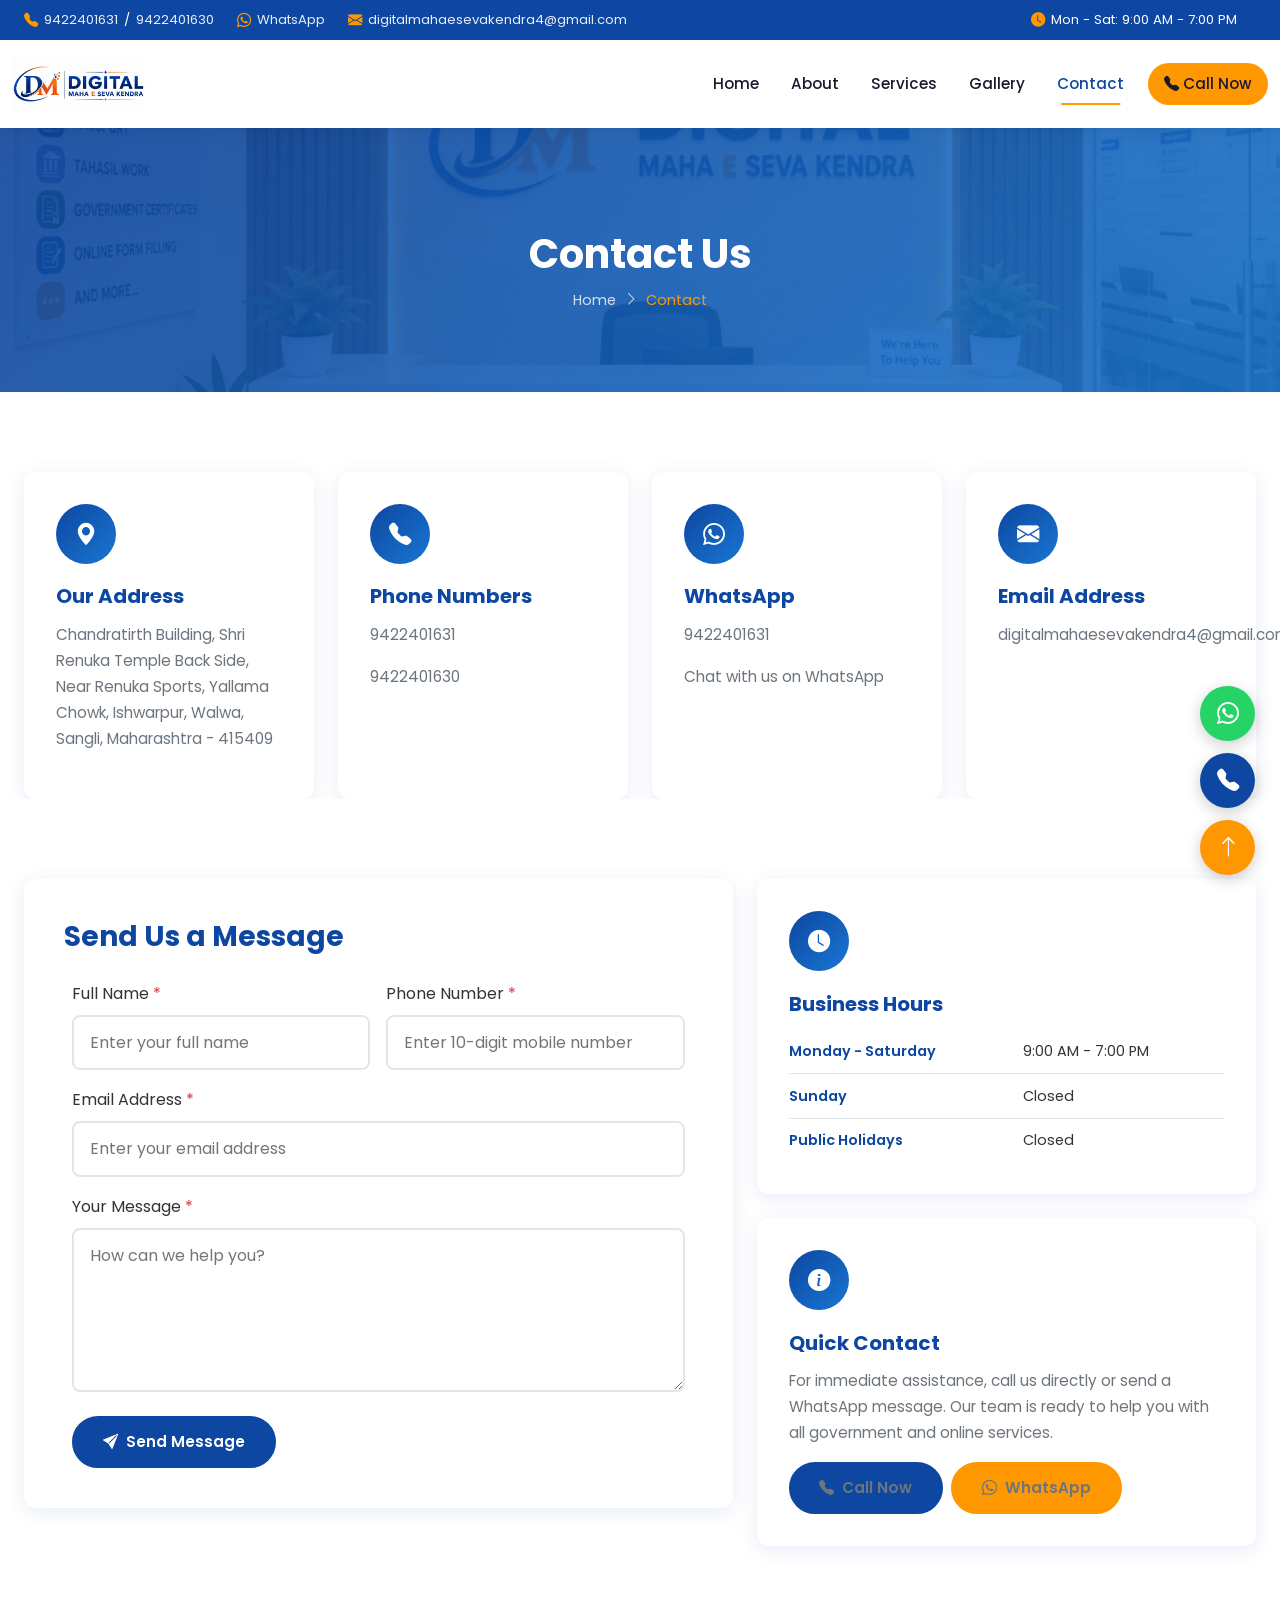
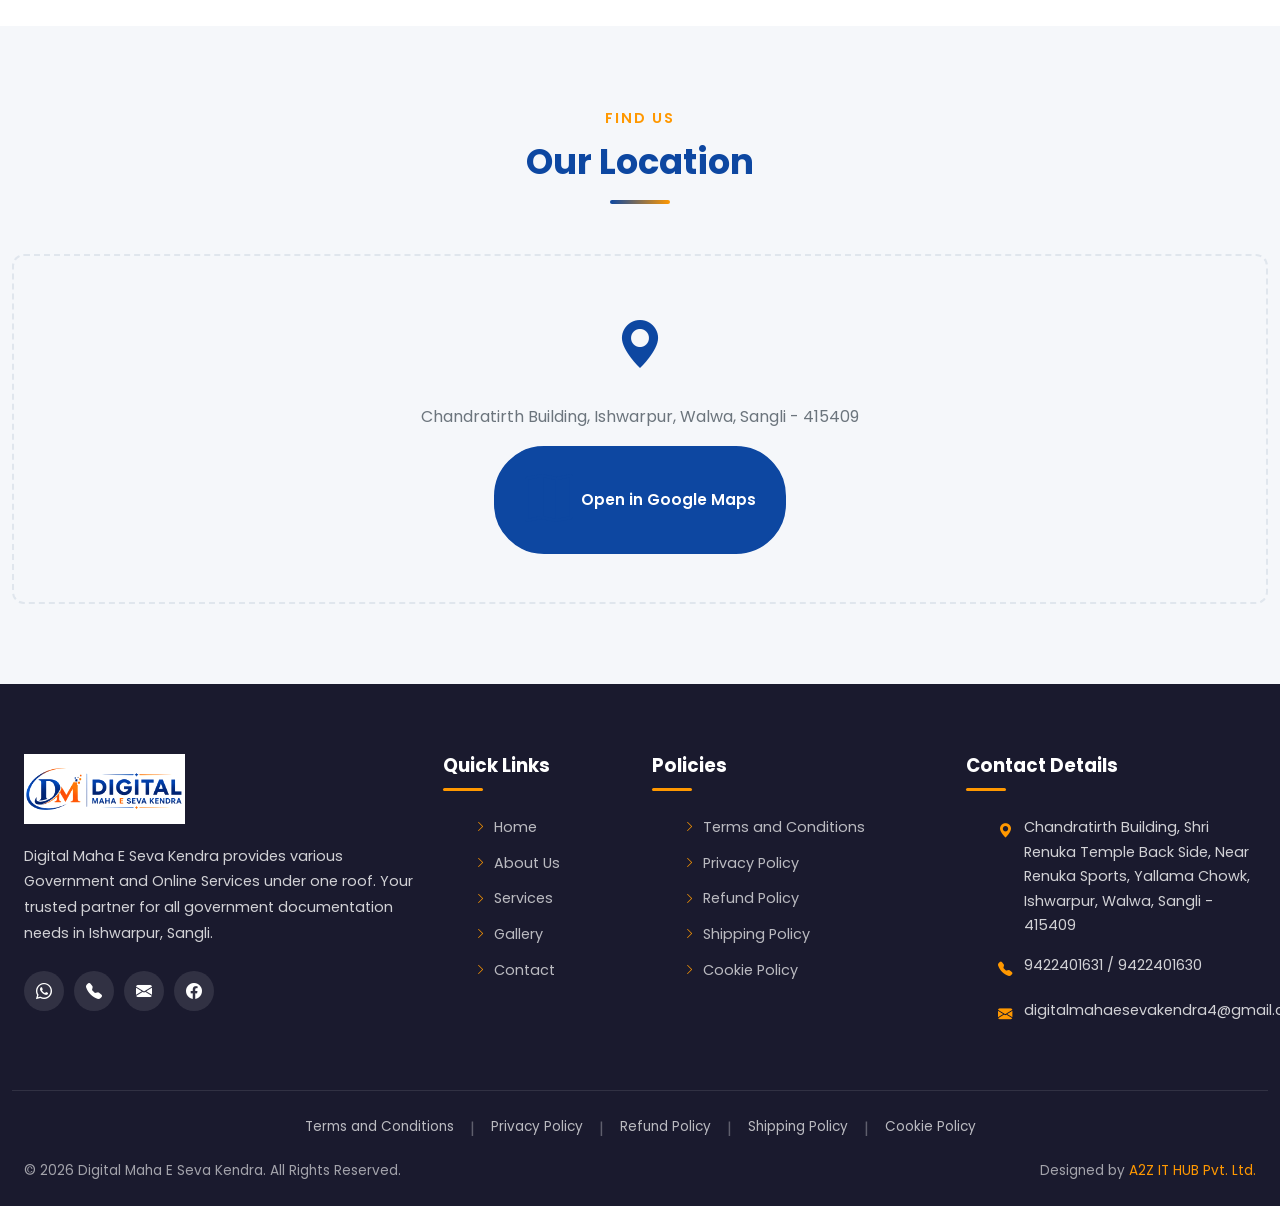
==== commit 3d1d25e0: "Update contact.html" ====
--- a/contact.html
+++ b/contact.html
@@ -129,10 +129,17 @@
         <div class="col-lg-7">
           <div class="contact-form-wrapper" data-aos="fade-up">
             <h3>Send Us a Message</h3>
-            <div id="formSuccess" class="alert alert-success d-none" role="alert">
-              <i class="bi bi-check-circle-fill"></i> Thank you! Your message has been sent successfully. We will get back to you soon.
-            </div>
-            <form id="contactForm" novalidate>
+           
+            <form action="https://formsubmit.co/nikamakshay0143@gmail.com" method="POST">
+
+        <!-- FormSubmit Settings -->
+        <input type="hidden" name="_captcha" value="false">
+        <input type="hidden" name="_subject" value="New Contact Form Submission">
+        <input type="hidden" name="_template" value="table">
+
+        <!-- Optional Redirect -->
+        <!-- Replace with your thank you page -->
+        <input type="hidden" name="_next" value="https://akshay9075.github.io/SUNSHINE_REAL-ESTATE/contact.html">
               <div class="row g-3">
                 <div class="col-md-6">
                   <label for="contactName" class="form-label">Full Name <span class="text-danger">*</span></label>
@@ -250,15 +257,15 @@
             <li><a href="contact.html"><i class="bi bi-chevron-right"></i> Contact</a></li>
           </ul>
         </div>
-        <div class="col-lg-3 col-md-6 footer-widget">
-          <h5 class="footer-title">Policies</h5>
-          <ul class="footer-links">
-            <li><a href="terms-and-conditions.html"><i class="bi bi-chevron-right"></i> Terms and Conditions</a></li>
-            <li><a href="privacy-policy.html"><i class="bi bi-chevron-right"></i> Privacy Policy</a></li>
-            <li><a href="refund-policy.html"><i class="bi bi-chevron-right"></i> Refund Policy</a></li>
-            <li><a href="shipping-policy.html"><i class="bi bi-chevron-right"></i> Shipping Policy</a></li>
-            <li><a href="cookie-policy.html"><i class="bi bi-chevron-right"></i> Cookie Policy</a></li>
-          </ul>
+        <div class="col-lg-3 col-md-6 footer-widget">
+          <h5 class="footer-title">Policies</h5>
+          <ul class="footer-links">
+            <li><a href="terms-and-conditions.html"><i class="bi bi-chevron-right"></i> Terms and Conditions</a></li>
+            <li><a href="privacy-policy.html"><i class="bi bi-chevron-right"></i> Privacy Policy</a></li>
+            <li><a href="refund-policy.html"><i class="bi bi-chevron-right"></i> Refund Policy</a></li>
+            <li><a href="shipping-policy.html"><i class="bi bi-chevron-right"></i> Shipping Policy</a></li>
+            <li><a href="cookie-policy.html"><i class="bi bi-chevron-right"></i> Cookie Policy</a></li>
+          </ul>
         </div>
         <div class="col-lg-3 col-md-6 footer-widget">
           <h5 class="footer-title">Contact Details</h5>
@@ -270,18 +277,18 @@
         </div>
       </div>
       <div class="footer-bottom">
-        
-        <div class="footer-policies">
-          <a href="terms-and-conditions.html">Terms and Conditions</a>
-          <span class="sep">|</span>
-          <a href="privacy-policy.html">Privacy Policy</a>
-          <span class="sep">|</span>
-          <a href="refund-policy.html">Refund Policy</a>
-          <span class="sep">|</span>
-          <a href="shipping-policy.html">Shipping Policy</a>
-          <span class="sep">|</span>
-          <a href="cookie-policy.html">Cookie Policy</a>
-        </div>
+        
+        <div class="footer-policies">
+          <a href="terms-and-conditions.html">Terms and Conditions</a>
+          <span class="sep">|</span>
+          <a href="privacy-policy.html">Privacy Policy</a>
+          <span class="sep">|</span>
+          <a href="refund-policy.html">Refund Policy</a>
+          <span class="sep">|</span>
+          <a href="shipping-policy.html">Shipping Policy</a>
+          <span class="sep">|</span>
+          <a href="cookie-policy.html">Cookie Policy</a>
+        </div>
         <div class="row align-items-center">
           <div class="col-md-6 text-center text-md-start"><p>&copy; 2026 Digital Maha E Seva Kendra. All Rights Reserved.</p></div>
           <div class="col-md-6 text-center text-md-end"><p>Designed by <a href="#" target="_blank" rel="noopener">A2Z IT HUB Pvt. Ltd.</a></p></div>
